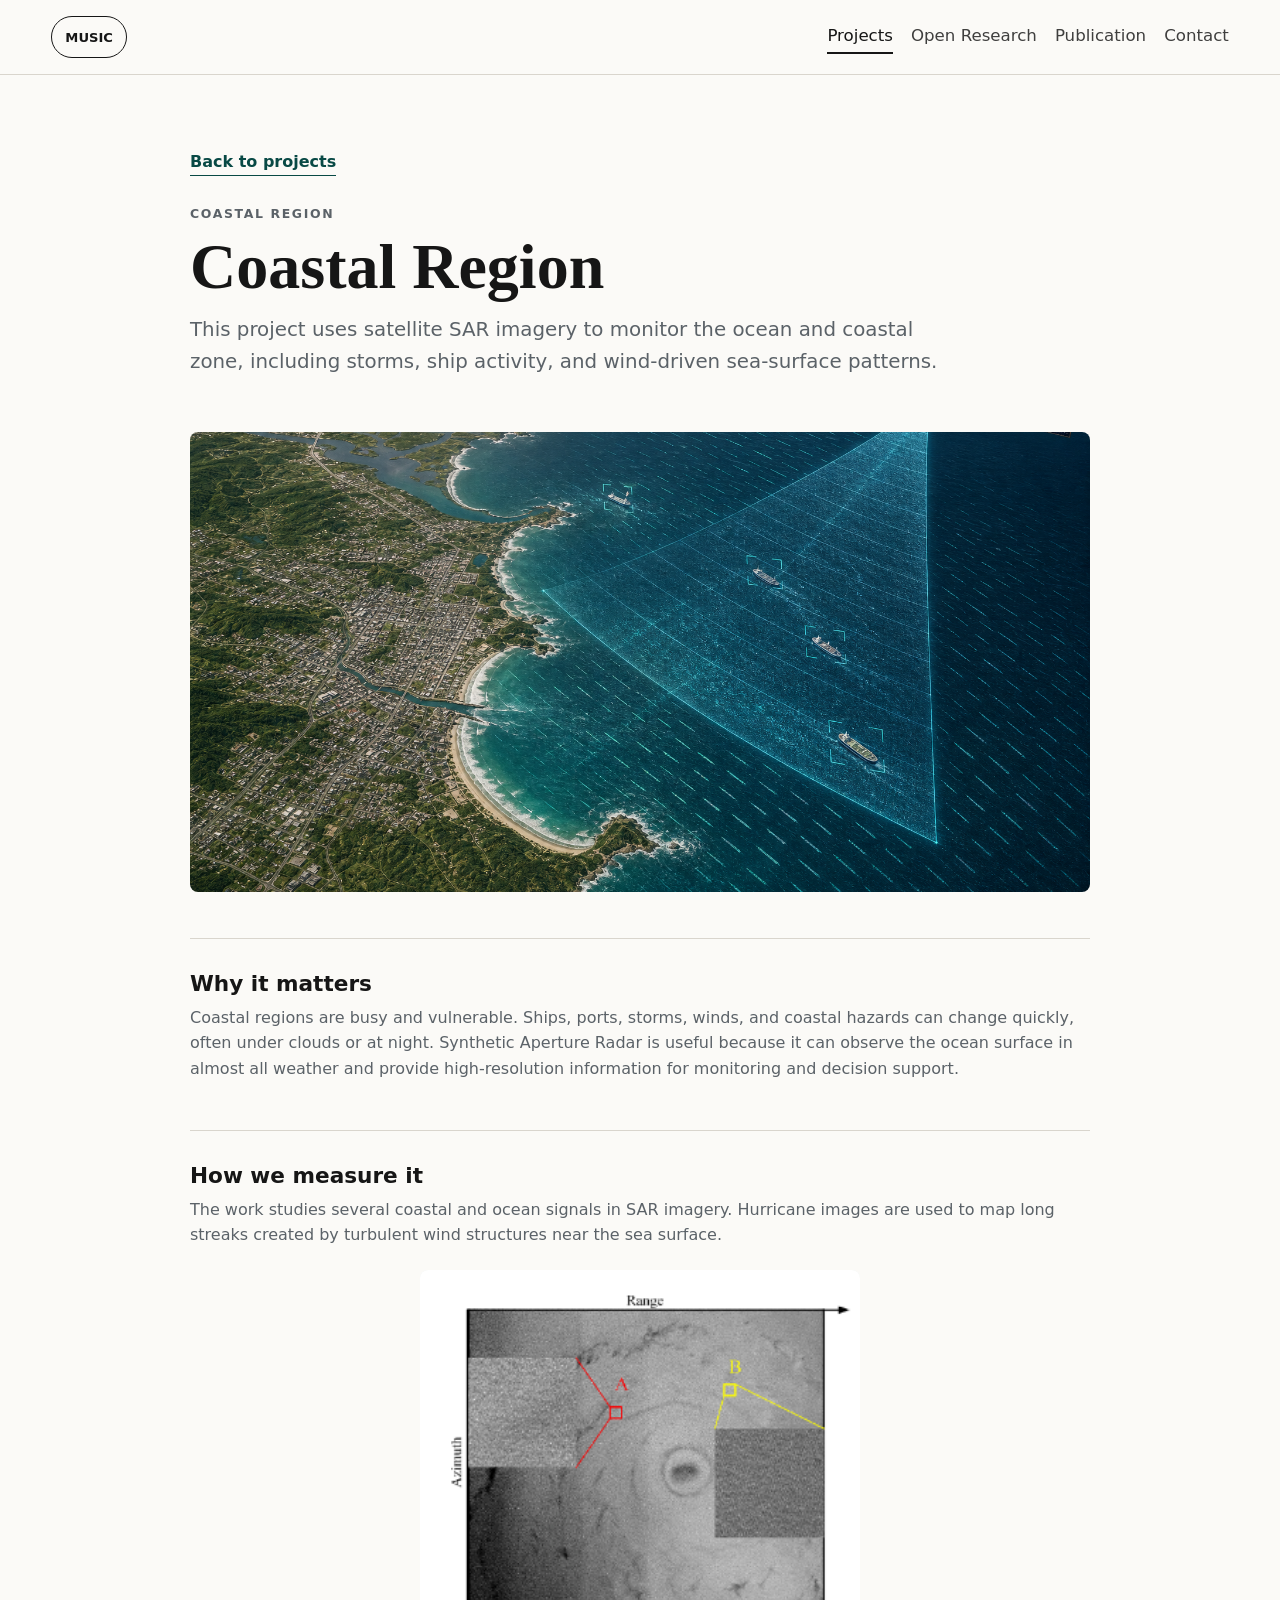
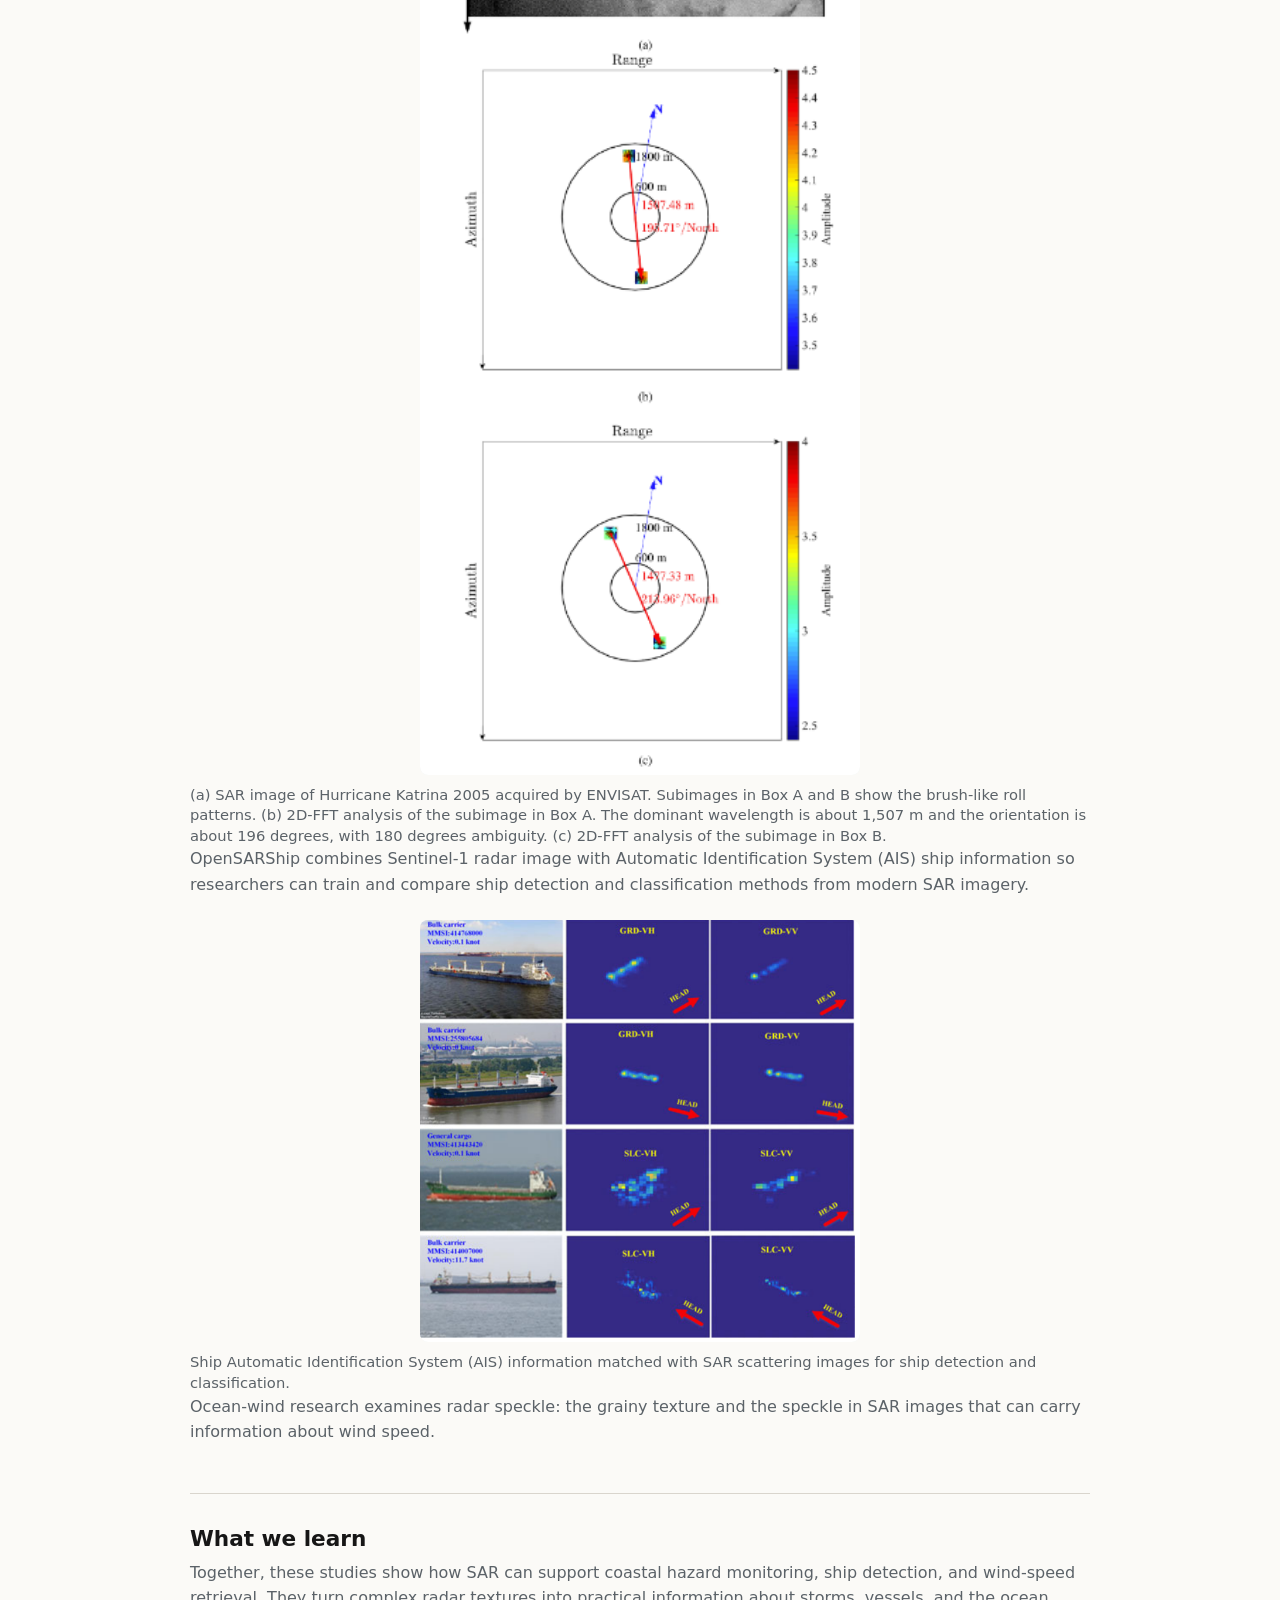
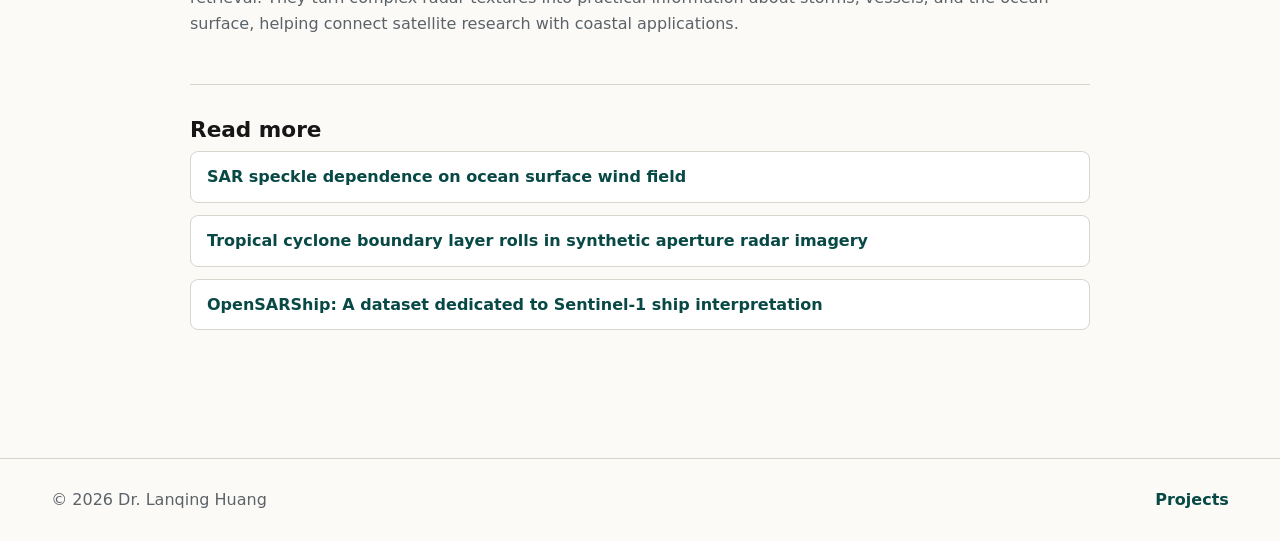
==== project-3.html @ babdd3e4 "Publish personal research website" ====
<!doctype html>
<html lang="en">
  <head>
    <meta charset="utf-8">
    <meta name="viewport" content="width=device-width, initial-scale=1">
    <meta name="description" content="Coastal region remote-sensing research by Dr. Lanqing Huang.">
    <title>Coastal Region | Dr. Lanqing Huang</title>
    <link rel="icon" href="favicon.svg" type="image/svg+xml">
    <link rel="stylesheet" href="styles.css">
  </head>
  <body>
    <header class="site-header" aria-label="Site header">
      <a class="brand" href="index.html" aria-label="MUSIC home">MUSIC</a>
      <nav class="nav" aria-label="Primary navigation">
        <a class="active" href="research.html">Projects</a>
        <a href="dataset.html">Open Research</a>
        <a href="publication.html">Publication</a>
        <a href="contact.html">Contact</a>
      </nav>
    </header>

    <main>
      <article class="project-detail">
        <a class="back-link" href="research.html">Back to projects</a>
        <p class="section-kicker">coastal region</p>
        <h1>Coastal Region</h1>
        <p class="lead">
          This project uses satellite SAR imagery to monitor the ocean and coastal zone,
          including storms, ship activity, and wind-driven sea-surface patterns.
        </p>

        <figure class="project-figure">
          <img src="projects/coastal-region-thumb.png" alt="Satellite radar view of a coastal region and ships">
        </figure>

        <section>
          <h2>Why it matters</h2>
          <p>
            Coastal regions are busy and vulnerable. Ships, ports, storms, winds, and coastal
            hazards can change quickly, often under clouds or at night. Synthetic Aperture Radar
            is useful because it can observe the ocean surface in almost all weather and provide
            high-resolution information for monitoring and decision support.
          </p>
        </section>

        <section>
          <h2>How we measure it</h2>
          <p>
            The work studies several coastal and ocean signals in SAR imagery. Hurricane images
            are used to map long streaks created by turbulent wind structures near the sea
            surface.
          </p>
          <figure class="project-figure inline compact">
            <img src="projects/tc.png" alt="SAR image showing tropical cyclone boundary layer roll patterns">
            <figcaption>(a) SAR image of Hurricane Katrina 2005 acquired by ENVISAT. Subimages in Box A and B show the brush-like roll patterns. (b) 2D-FFT analysis of the subimage in Box A. The dominant wavelength is about 1,507 m and the orientation is about 196 degrees, with 180 degrees ambiguity. (c) 2D-FFT analysis of the subimage in Box B.</figcaption>
          </figure>
          <p>
            OpenSARShip combines Sentinel-1 radar image with Automatic Identification System
            (AIS) ship information so researchers can train and compare ship detection and
            classification methods from modern SAR imagery.
          </p>
          <figure class="project-figure inline compact">
            <img src="projects/ship.png" alt="OpenSARShip examples of Sentinel-1 ship interpretation">
            <figcaption>Ship Automatic Identification System (AIS) information matched with SAR scattering images for ship detection and classification.</figcaption>
          </figure>
          <p>
            Ocean-wind research examines radar speckle: the grainy texture and the speckle in
            SAR images that can carry information about wind speed.
          </p>
        </section>

        <section>
          <h2>What we learn</h2>
          <p>
            Together, these studies show how SAR can support coastal hazard monitoring, ship
            detection, and wind-speed retrieval. They turn complex radar textures into practical
            information about storms, vessels, and the ocean surface, helping connect satellite
            research with coastal applications.
          </p>
        </section>

        <section>
          <h2>Read more</h2>
          <div class="read-more-list">
            <a href="https://doi.org/10.1109/TGRS.2019.2899491">
              SAR speckle dependence on ocean surface wind field
            </a>
            <a href="https://doi.org/10.1029/2018JC013755">
              Tropical cyclone boundary layer rolls in synthetic aperture radar imagery
            </a>
            <a href="https://doi.org/10.1109/JSTARS.2017.2755672">
              OpenSARShip: A dataset dedicated to Sentinel-1 ship interpretation
            </a>
          </div>
        </section>
      </article>
    </main>

    <footer class="footer">
      <p>&copy; <span id="year"></span> Dr. Lanqing Huang</p>
      <a href="research.html">Projects</a>
    </footer>

    <script src="script.js"></script>
  </body>
</html>
---- styles.css ----
:root {
  color-scheme: light;
  --ink: #161616;
  --muted: #5b6268;
  --paper: #fbfaf7;
  --surface: #ffffff;
  --line: #d9d5cd;
  --accent: #0d6b68;
  --accent-dark: #084945;
  --terra: #9f5138;
  --gold: #c39a43;
  --soft: #eef3f1;
  --shadow: 0 18px 50px rgba(20, 20, 20, 0.12);
  font-family: Inter, ui-sans-serif, system-ui, -apple-system, BlinkMacSystemFont, "Segoe UI", sans-serif;
}

* {
  box-sizing: border-box;
}

html {
  scroll-behavior: smooth;
}

body {
  margin: 0;
  color: var(--ink);
  background: var(--paper);
  line-height: 1.6;
}

a {
  color: inherit;
  text-decoration: none;
}

p,
h1,
h2,
h3 {
  margin-top: 0;
}

.site-header {
  position: sticky;
  top: 0;
  z-index: 10;
  display: flex;
  align-items: center;
  justify-content: space-between;
  gap: 22px;
  padding: 16px clamp(18px, 4vw, 54px);
  color: var(--ink);
  background: rgba(251, 250, 247, 0.92);
  border-bottom: 1px solid var(--line);
  backdrop-filter: blur(18px);
}

.site-header.overlay {
  position: fixed;
  left: 0;
  right: 0;
  color: #fff;
  background: linear-gradient(rgba(0, 0, 0, 0.44), rgba(0, 0, 0, 0));
  border-bottom: 0;
  backdrop-filter: none;
}

.brand {
  display: inline-grid;
  min-width: 76px;
  height: 42px;
  flex: 0 0 auto;
  place-items: center;
  padding: 0 12px;
  border: 1px solid currentColor;
  border-radius: 999px;
  font-size: 0.82rem;
  font-weight: 800;
  letter-spacing: 0;
}

.nav {
  display: flex;
  flex-wrap: wrap;
  justify-content: flex-end;
  gap: 6px 18px;
  font-size: 1.04rem;
}

.nav a {
  padding: 3px 0;
  border-bottom: 2px solid transparent;
  opacity: 0.82;
}

.nav a:hover,
.nav a.active {
  border-color: currentColor;
  opacity: 1;
}

.hero {
  position: relative;
  min-height: 92vh;
  display: grid;
  align-items: end;
  overflow: hidden;
  background: #15211f;
}

.hero-video,
.hero-shade {
  position: absolute;
  inset: 0;
  width: 100%;
  height: 100%;
}

.hero-video {
  object-fit: cover;
}

.hero-shade {
  background:
    linear-gradient(90deg, rgba(0, 0, 0, 0.76), rgba(0, 0, 0, 0.28) 55%, rgba(0, 0, 0, 0.1)),
    linear-gradient(0deg, rgba(0, 0, 0, 0.72), rgba(0, 0, 0, 0.1) 45%);
}

.hero-inner {
  position: relative;
  z-index: 1;
  width: min(1060px, calc(100% - 36px));
  margin: 0 auto;
  padding: 140px 0 10vh;
  color: #fff;
}

.eyebrow,
.section-kicker {
  margin-bottom: 14px;
  color: var(--gold);
  font-size: 0.78rem;
  font-weight: 800;
  letter-spacing: 0.13em;
  text-transform: uppercase;
}

.music-title {
  display: flex;
  flex-wrap: wrap;
  gap: 8px 18px;
  align-items: baseline;
  max-width: 980px;
  text-transform: none;
}

.music-word,
.music-join,
.music-short {
  color: var(--gold);
  font-size: clamp(2.25rem, 5.6vw, 5.7rem);
  font-weight: 900;
  line-height: 0.94;
  letter-spacing: 0;
}

.music-join {
  font-weight: 760;
}

.music-short {
  font-weight: 820;
}

.hero h1,
.page-hero h1,
.project-detail h1 {
  margin-bottom: 18px;
  font-family: Georgia, "Times New Roman", serif;
  line-height: 0.92;
  letter-spacing: 0;
}

.hero h1 {
  max-width: 620px;
  font-size: clamp(1.2rem, 2vw, 1.8rem);
}

.hero-badges {
  display: flex;
  flex-wrap: wrap;
  gap: 10px;
  margin: 0 0 26px;
}

.hero-badges span {
  display: inline-flex;
  min-height: 34px;
  align-items: center;
  padding: 7px 12px;
  border: 1px solid rgba(255, 255, 255, 0.54);
  border-radius: 999px;
  color: rgba(255, 255, 255, 0.92);
  background: rgba(0, 0, 0, 0.18);
  font-size: 0.92rem;
  font-weight: 750;
}

.hero-copy {
  max-width: 710px;
  margin-bottom: 30px;
  color: rgba(255, 255, 255, 0.88);
  font-size: clamp(1.08rem, 2vw, 1.35rem);
}

.hero-actions,
.contact-actions,
.profile-actions {
  display: flex;
  flex-wrap: wrap;
  gap: 12px;
}

.button {
  display: inline-flex;
  min-height: 46px;
  align-items: center;
  justify-content: center;
  padding: 11px 18px;
  border: 1px solid currentColor;
  border-radius: 6px;
  font-weight: 750;
  line-height: 1.2;
  transition: transform 160ms ease, background-color 160ms ease, border-color 160ms ease;
}

.button:hover {
  transform: translateY(-1px);
}

.button.primary {
  border-color: var(--accent);
  color: #fff;
  background: var(--accent);
}

.button.primary:hover {
  background: var(--accent-dark);
  border-color: var(--accent-dark);
}

.button.secondary {
  color: #fff;
  background: rgba(255, 255, 255, 0.08);
}

.button.secondary.dark {
  color: var(--accent-dark);
  background: transparent;
}

.section {
  width: min(1160px, calc(100% - 36px));
  margin: 0 auto;
  padding: 76px 0;
}

.intro-grid {
  display: grid;
  grid-template-columns: minmax(0, 0.9fr) minmax(0, 1.1fr);
  gap: clamp(28px, 6vw, 86px);
  align-items: start;
}

.section h2,
.feature-card h2,
.project-card h2 {
  margin-bottom: 0;
  font-family: Georgia, "Times New Roman", serif;
  font-size: clamp(1.7rem, 3vw, 3.1rem);
  line-height: 1.05;
  letter-spacing: 0;
}

.intro-grid h2,
.music-panel h2,
.feature-card h2 {
  font-size: clamp(1.35rem, 2.1vw, 2.1rem);
  line-height: 1.12;
}

.project-card h2 {
  font-size: clamp(1.2rem, 1.8vw, 1.65rem);
  line-height: 1.18;
}

.intro-copy,
.page-hero p,
.project-card p,
.project-detail p,
.resource-row p,
.publication p,
.timeline p {
  color: var(--muted);
}

.highlight-grid {
  display: grid;
  grid-template-columns: repeat(2, minmax(0, 1fr));
  gap: 18px;
}

.project-grid {
  display: grid;
  grid-template-columns: repeat(3, minmax(0, 1fr));
  gap: 18px;
}

.music-panel {
  display: grid;
  grid-template-columns: minmax(0, 0.9fr) minmax(0, 1.1fr);
  gap: clamp(28px, 5vw, 70px);
  align-items: start;
  padding: 42px;
  border: 1px solid #cbd8d4;
  border-radius: 8px;
  background: #eef3f1;
}

.music-steps {
  display: grid;
  gap: 12px;
}

.music-steps article {
  display: grid;
  grid-template-columns: 72px minmax(0, 1fr);
  gap: 18px;
  align-items: center;
  padding: 18px;
  border: 1px solid #cbd8d4;
  border-radius: 8px;
  background: rgba(255, 255, 255, 0.72);
}

.music-steps span {
  display: grid;
  width: 54px;
  height: 54px;
  place-items: center;
  border-radius: 50%;
  color: #fff;
  background: var(--accent);
  font-weight: 850;
}

.music-steps p {
  margin: 0;
  color: var(--muted);
}

.feature-card,
.project-card {
  min-height: 300px;
  padding: 26px;
  border: 1px solid #cbd8d4;
  border-radius: 8px;
  background: var(--surface);
  box-shadow: var(--shadow);
  transition: transform 160ms ease, border-color 160ms ease;
}

.project-thumb {
  display: block;
  width: 100%;
  aspect-ratio: 4 / 3;
  margin-bottom: 22px;
  border-radius: 8px;
  object-fit: cover;
  background: var(--soft);
}

.feature-card:hover,
.project-card:hover {
  transform: translateY(-3px);
  border-color: var(--accent);
}

.feature-card span,
.theme-index {
  display: inline-block;
  margin-bottom: 34px;
  color: var(--terra);
  font-size: 0.78rem;
  font-weight: 800;
  letter-spacing: 0.13em;
  text-transform: uppercase;
}

.project-card .text-link {
  margin-top: 20px;
}

.page-hero {
  width: min(1160px, calc(100% - 36px));
  margin: 0 auto;
  padding: 92px 0 48px;
}

.page-hero h1,
.project-detail h1 {
  max-width: 920px;
  font-size: clamp(3.4rem, 8vw, 7rem);
}

.project-detail h1 {
  font-size: clamp(2.3rem, 5vw, 4.2rem);
}

.page-hero p {
  max-width: 760px;
  font-size: 1.16rem;
}

.profile-actions {
  margin-top: 24px;
}

.project-detail {
  width: min(900px, calc(100% - 36px));
  margin: 0 auto;
  padding: 74px 0 96px;
}

.project-detail .lead {
  max-width: 760px;
  margin-bottom: 54px;
  font-size: 1.24rem;
}

.project-detail .section-spacer {
  margin-top: 28px;
}

.project-figure {
  margin: 0 0 46px;
}

.project-figure.inline {
  margin: 22px 0 0;
}

.project-figure img {
  display: block;
  width: 100%;
  max-height: 460px;
  border-radius: 8px;
  object-fit: cover;
  background: var(--soft);
}

.project-figure.inline img {
  max-height: none;
  object-fit: contain;
}

.project-figure.narrow img {
  width: min(760px, 100%);
  margin: 0 auto;
}

.project-figure.compact img {
  width: min(440px, 100%);
  margin: 0 auto;
}

.project-figure figcaption {
  margin-top: 10px;
  color: var(--muted);
  font-size: 0.92rem;
  line-height: 1.4;
}

.read-more-list {
  display: grid;
  gap: 12px;
}

.read-more-list a {
  display: block;
  padding: 14px 16px;
  border: 1px solid var(--line);
  border-radius: 8px;
  color: var(--accent-dark);
  background: var(--surface);
  font-weight: 750;
  line-height: 1.35;
}

.read-more-list a:hover {
  border-color: var(--accent);
}

.project-detail section {
  padding: 32px 0;
  border-top: 1px solid var(--line);
}

.project-detail h2,
.resource-row h2,
.publication h2,
.publication-item h3,
.timeline h2 {
  margin-bottom: 8px;
  font-size: 1.35rem;
  line-height: 1.2;
}

.back-link,
.text-link {
  display: inline-flex;
  color: var(--accent-dark);
  font-weight: 800;
  border-bottom: 1px solid currentColor;
}

.back-link {
  margin-bottom: 28px;
}

.list-page,
.publication-list,
.timeline {
  border-top: 1px solid var(--line);
}

.publication-toolbar {
  display: grid;
  gap: 18px;
  padding-bottom: 10px;
}

.scholar-link {
  display: inline-flex;
  min-height: 34px;
  align-items: center;
  gap: 8px;
  color: var(--accent-dark);
  font-size: 0.95rem;
  font-weight: 850;
}

.scholar-link span {
  display: grid;
  width: 28px;
  height: 28px;
  place-items: center;
  border-radius: 50%;
  color: #fff;
  background: var(--accent);
  font-size: 0.8rem;
}

.publication-groups {
  padding-top: 8px;
}

.publication-filters {
  display: flex;
  flex-wrap: wrap;
  gap: 8px;
}

.publication-filters button,
.keyword {
  display: inline-flex;
  min-height: 30px;
  align-items: center;
  padding: 5px 10px;
  border: 1px solid #cbd8d4;
  border-radius: 999px;
  color: var(--accent-dark);
  background: #eef3f1;
  font: inherit;
  font-size: 0.84rem;
  font-weight: 760;
  line-height: 1.2;
}

.publication-filters button {
  cursor: pointer;
}

.publication-filters button:hover,
.publication-filters button.active {
  border-color: var(--accent);
  color: #fff;
  background: var(--accent);
}

.publication-item.is-hidden,
.year-group.is-hidden {
  display: none;
}

.year-group {
  padding: 28px 0 8px;
  border-top: 1px solid var(--line);
}

.year-group h2 {
  margin: 0 0 18px;
  color: var(--terra);
  font-size: 1.05rem;
  line-height: 1.2;
}

.publication-item {
  padding-bottom: 18px;
  margin-bottom: 18px;
  border-bottom: 1px solid var(--line);
}

.publication-item:last-child {
  padding-bottom: 0;
  margin-bottom: 0;
  border-bottom: 0;
}

.resource-row,
.publication,
.timeline article {
  display: grid;
  grid-template-columns: 140px minmax(0, 1fr);
  gap: 24px;
  padding: 28px 0;
  border-bottom: 1px solid var(--line);
}

.pub-year,
.timeline time {
  color: var(--terra);
  font-weight: 800;
}

.pub-meta {
  margin-bottom: 8px;
  color: var(--accent-dark);
  font-weight: 700;
}

.pub-links {
  display: flex;
  flex-wrap: wrap;
  gap: 10px;
  margin-top: 12px;
}

.pub-links a,
.pub-links .keyword {
  display: inline-flex;
  min-height: 34px;
  align-items: center;
  padding: 6px 11px;
  font-size: 0.88rem;
  font-weight: 800;
}

.pub-links a {
  border: 1px solid var(--accent);
  border-radius: 999px;
  color: var(--accent-dark);
}

.pub-links .keyword {
  border-color: #d9d5cd;
  color: var(--muted);
  background: var(--paper);
}

.contact-hero {
  padding-bottom: 96px;
}

.contact-section h1 {
  max-width: 780px;
  margin-bottom: 18px;
  font-family: inherit;
  font-size: 1.35rem;
  line-height: 1.35;
  font-weight: 800;
}

.contact-section > p {
  max-width: 760px;
  color: var(--muted);
}

.contact-details {
  display: grid;
  grid-template-columns: repeat(2, minmax(0, 1fr));
  gap: 16px;
  max-width: 820px;
  margin-top: 32px;
}

.contact-details article {
  padding: 22px;
  border: 1px solid var(--line);
  border-radius: 8px;
  background: var(--surface);
}

.contact-details h2 {
  margin-bottom: 10px;
  font-size: 1rem;
}

.contact-details a,
.link-list a {
  color: var(--accent-dark);
  font-weight: 800;
  overflow-wrap: anywhere;
}

.link-list {
  display: grid;
  gap: 8px;
}

.footer {
  display: flex;
  justify-content: space-between;
  gap: 18px;
  padding: 28px clamp(18px, 4vw, 54px);
  color: var(--muted);
  border-top: 1px solid var(--line);
}

.footer p {
  margin: 0;
}

.footer a {
  color: var(--accent-dark);
  font-weight: 700;
}

@media (max-width: 900px) {
  .site-header {
    align-items: flex-start;
  }

  .nav {
    max-width: 520px;
  }

  .intro-grid,
  .highlight-grid,
  .project-grid,
  .music-panel {
    grid-template-columns: 1fr;
  }

  .feature-card,
  .project-card {
    min-height: auto;
  }
}

@media (max-width: 640px) {
  .site-header {
    gap: 16px;
    padding: 14px 16px;
  }

  .brand {
    min-width: 70px;
    height: 38px;
    padding: 0 10px;
    font-size: 0.74rem;
  }

  .nav {
    gap: 5px 12px;
    font-size: 0.86rem;
  }

  .hero {
    min-height: 88vh;
  }

  .hero-inner {
    padding-top: 134px;
  }

  .hero-actions {
    display: grid;
  }

  .hero-badges {
    display: grid;
  }

  .button {
    width: 100%;
  }

  .section {
    padding: 56px 0;
  }

  .page-hero {
    padding-top: 54px;
  }

  .music-panel {
    padding: 26px 18px;
  }

  .music-steps article {
    grid-template-columns: 1fr;
  }

  .resource-row,
  .publication,
  .timeline article,
  .year-group,
  .contact-details {
    grid-template-columns: 1fr;
    gap: 4px;
  }

  .footer {
    align-items: flex-start;
  }
}
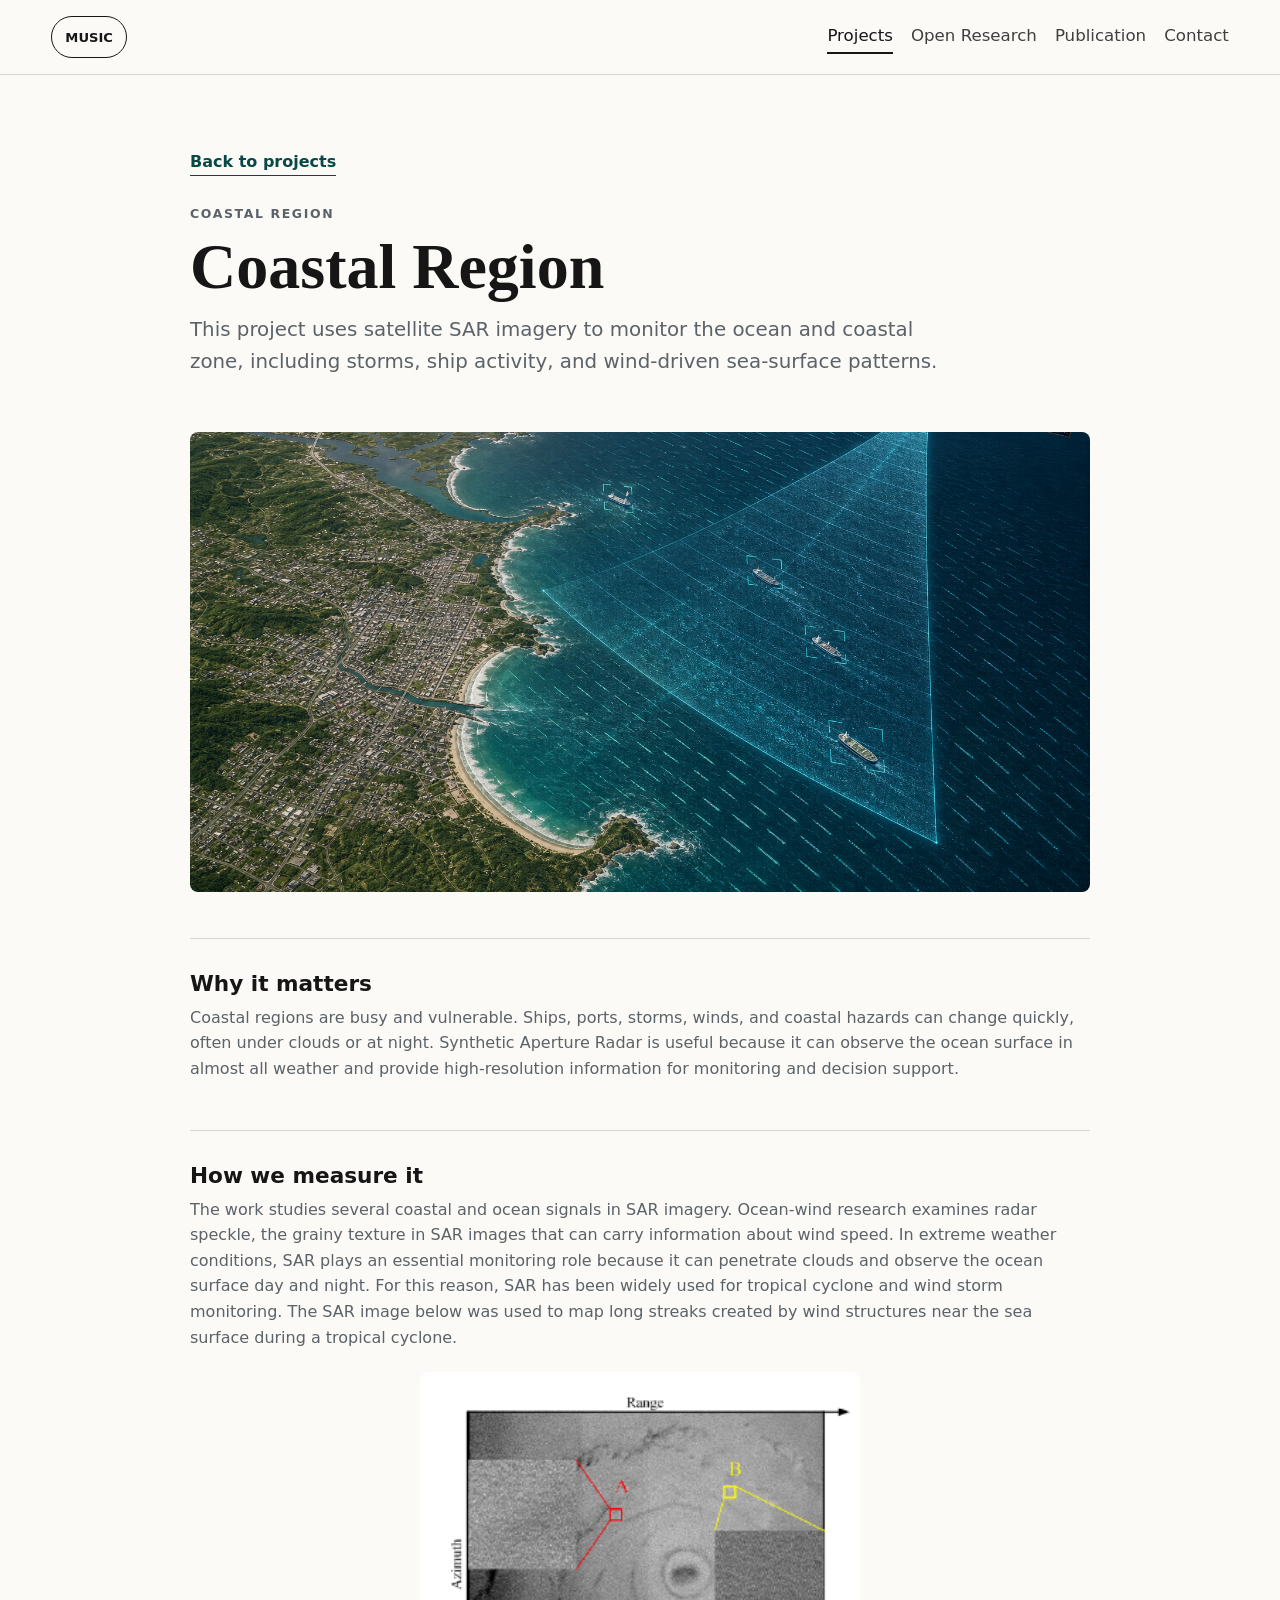
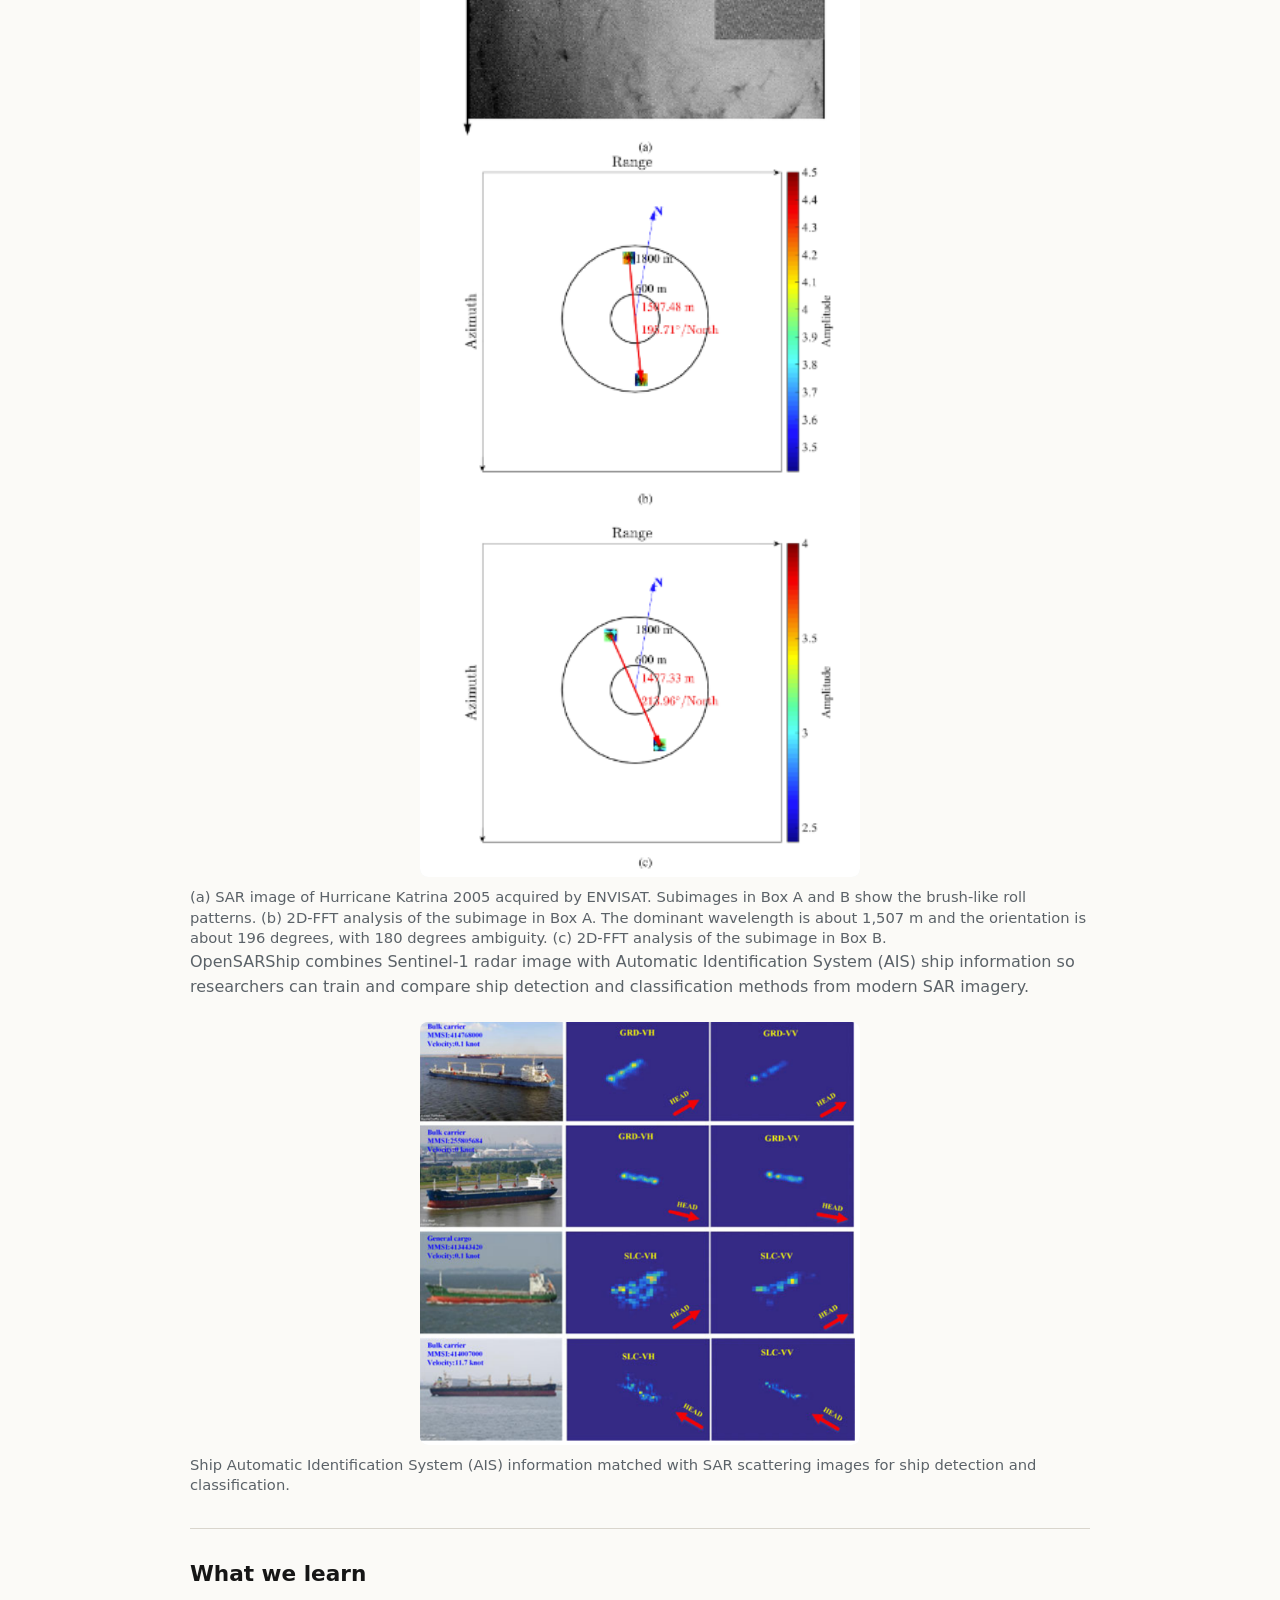
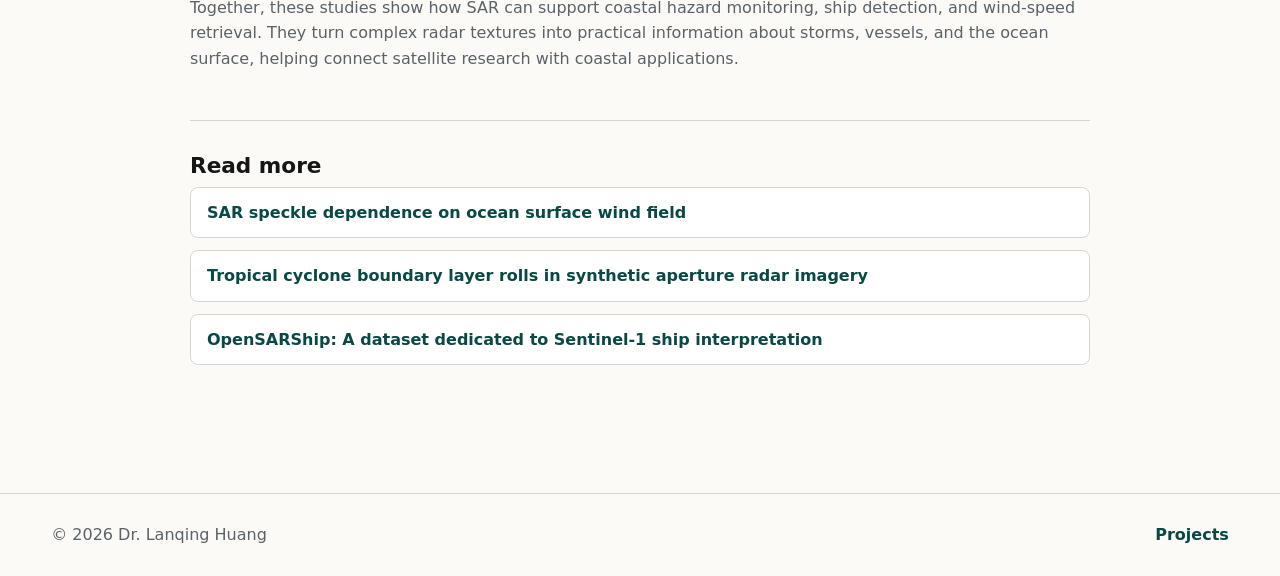
==== commit 611bd2e4: "Update coastal project measurement text" ====
--- a/project-3.html
+++ b/project-3.html
@@ -46,9 +46,13 @@
         <section>
           <h2>How we measure it</h2>
           <p>
-            The work studies several coastal and ocean signals in SAR imagery. Hurricane images
-            are used to map long streaks created by turbulent wind structures near the sea
-            surface.
+            The work studies several coastal and ocean signals in SAR imagery. Ocean-wind
+            research examines radar speckle, the grainy texture in SAR images that can carry
+            information about wind speed. In extreme weather conditions, SAR plays an essential
+            monitoring role because it can penetrate clouds and observe the ocean surface day
+            and night. For this reason, SAR has been widely used for tropical cyclone and wind
+            storm monitoring. The SAR image below was used to map long streaks created by wind
+            structures near the sea surface during a tropical cyclone.
           </p>
           <figure class="project-figure inline compact">
             <img src="projects/tc.png" alt="SAR image showing tropical cyclone boundary layer roll patterns">
@@ -63,10 +67,6 @@
             <img src="projects/ship.png" alt="OpenSARShip examples of Sentinel-1 ship interpretation">
             <figcaption>Ship Automatic Identification System (AIS) information matched with SAR scattering images for ship detection and classification.</figcaption>
           </figure>
-          <p>
-            Ocean-wind research examines radar speckle: the grainy texture and the speckle in
-            SAR images that can carry information about wind speed.
-          </p>
         </section>
 
         <section>
